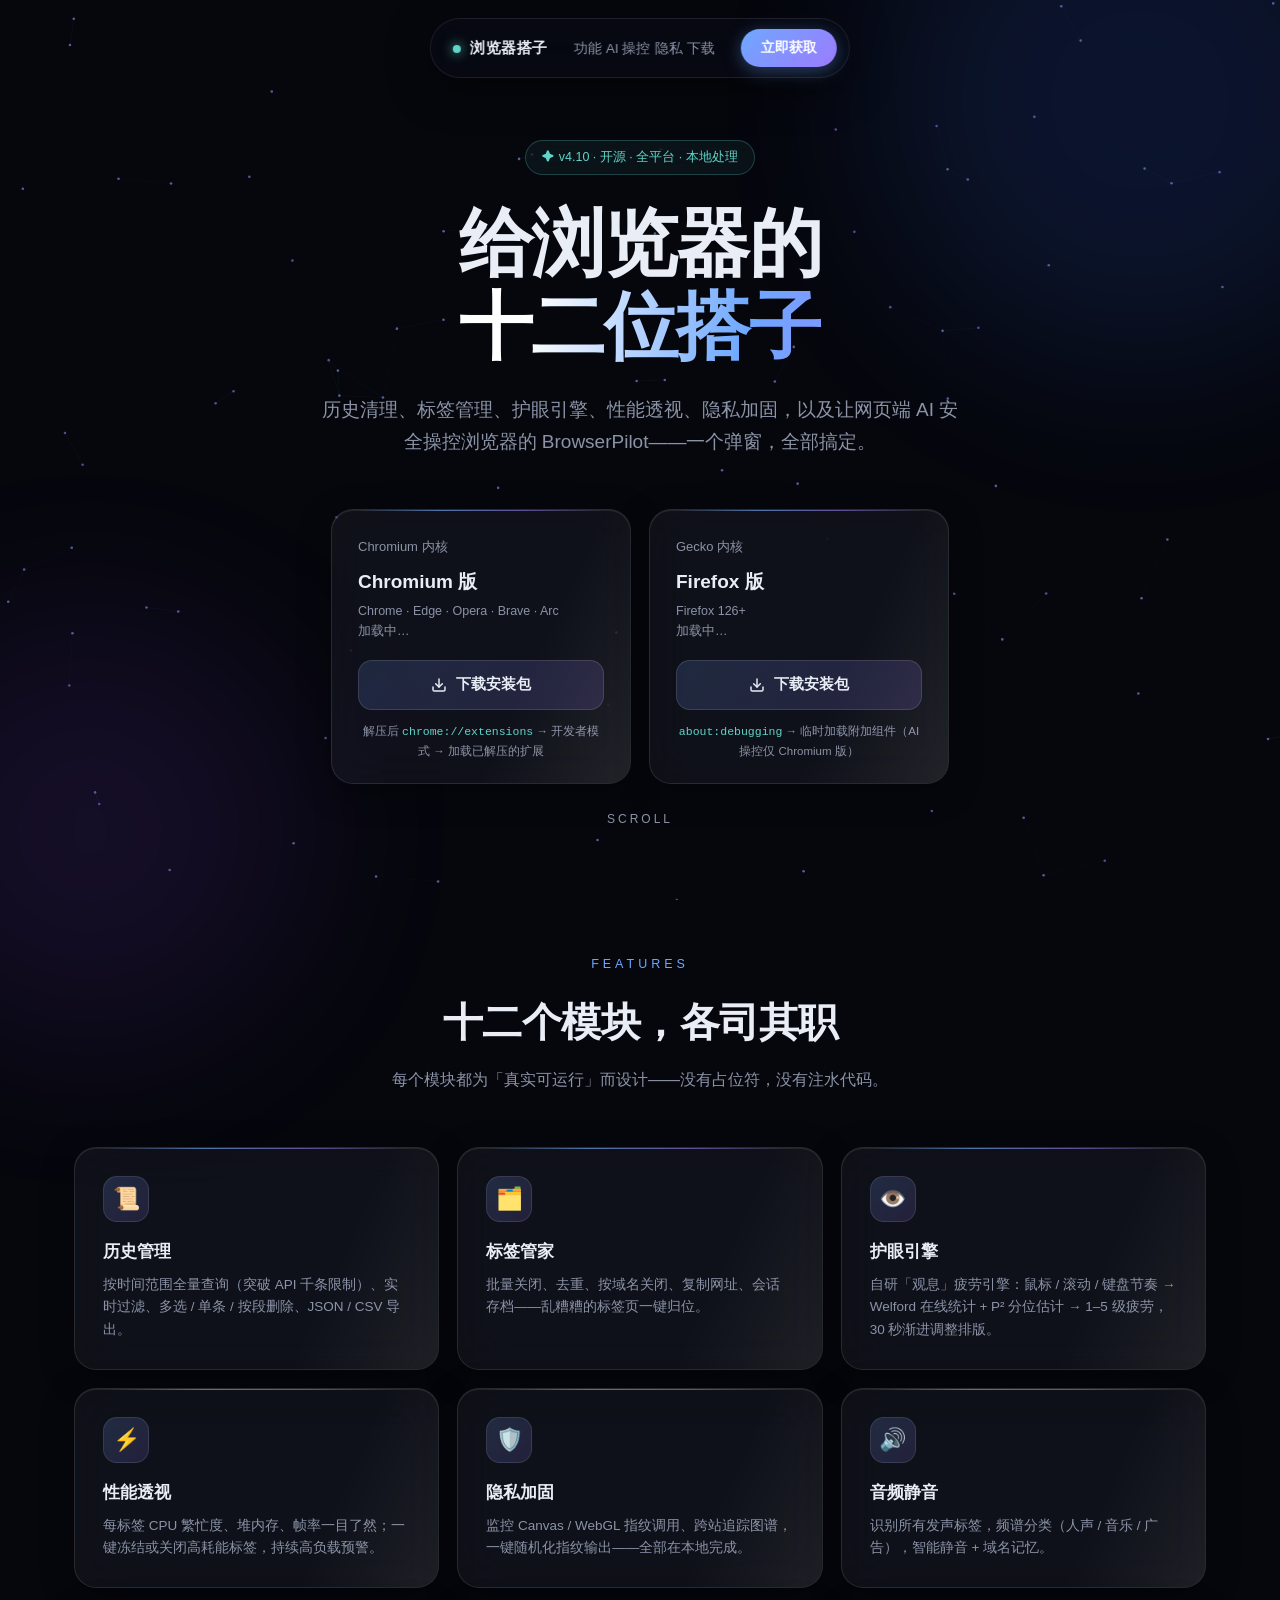
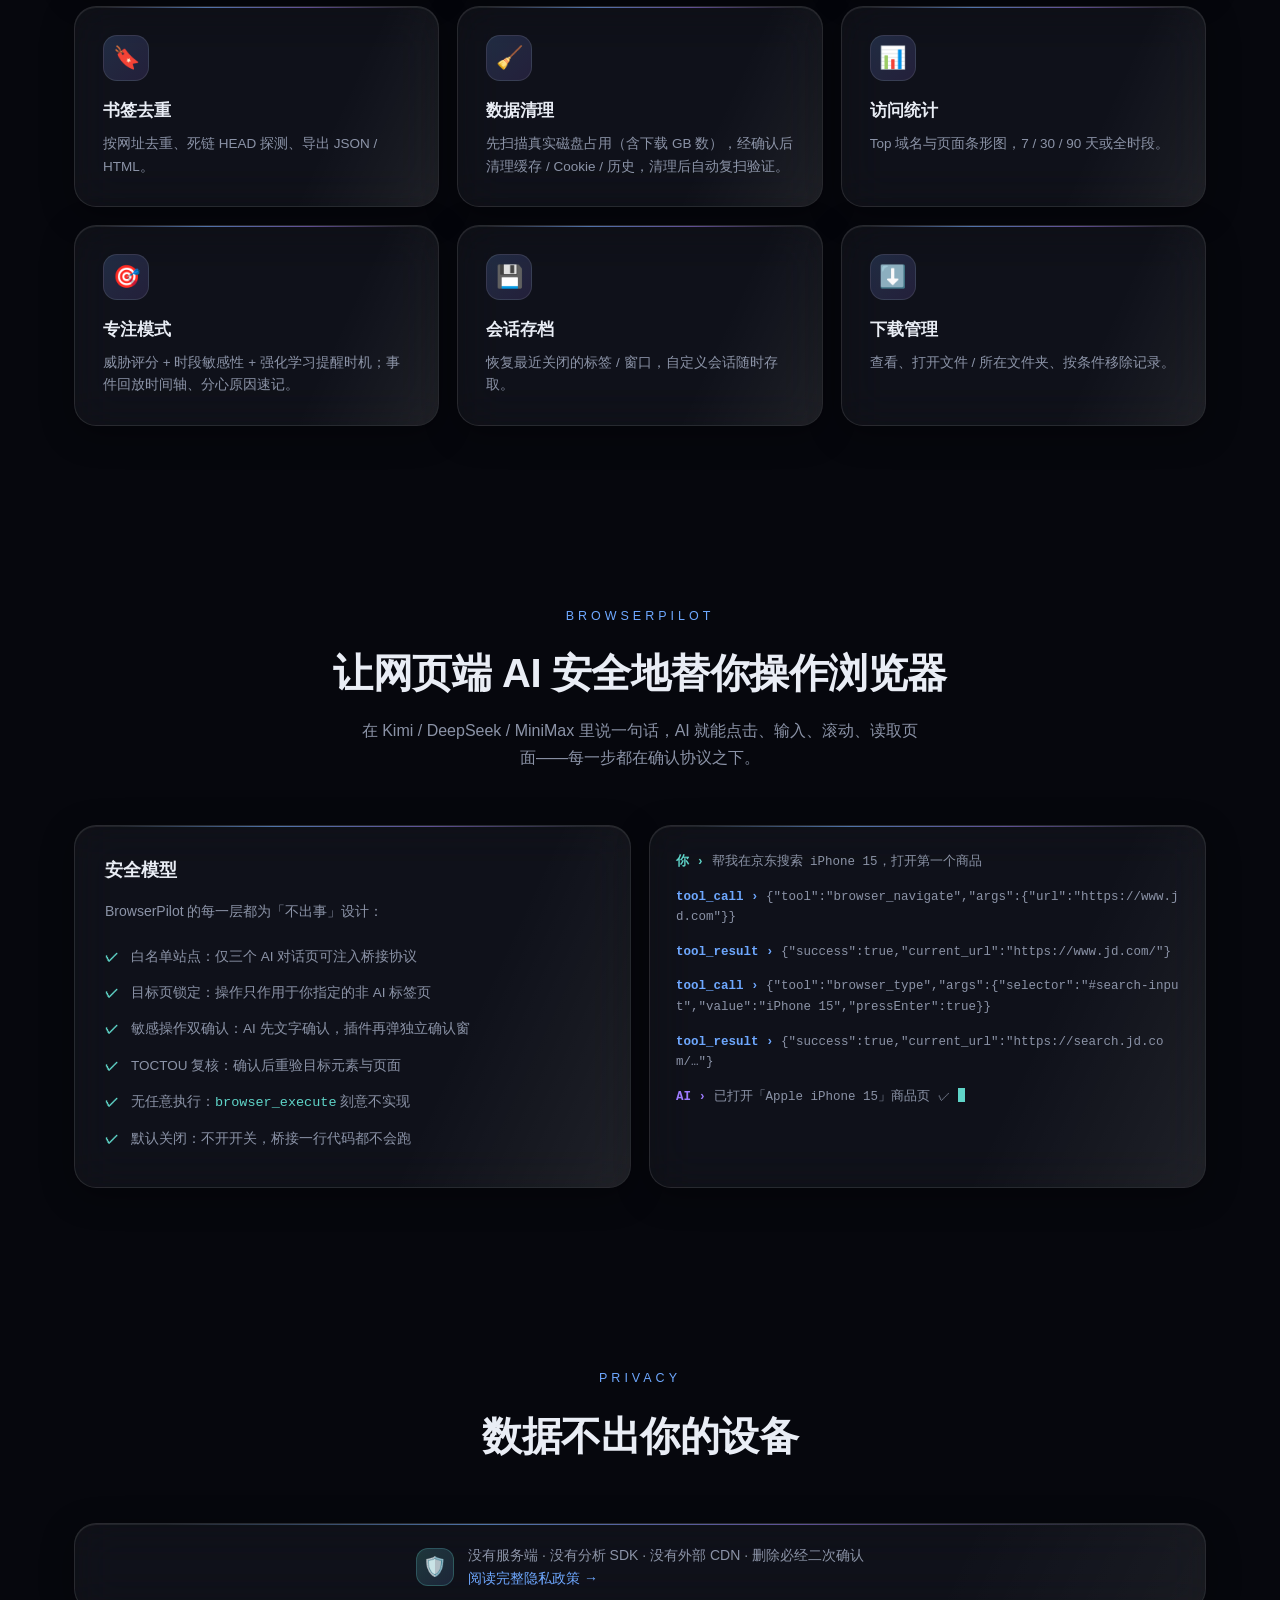
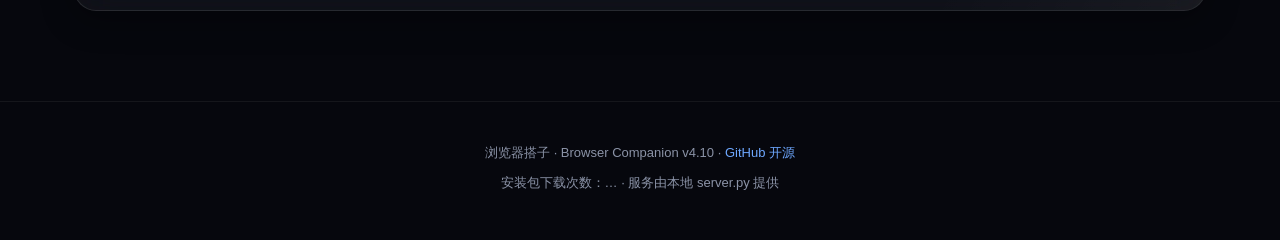
==== website/site/index.html @ b34afbc9 "feat(website): 官网动态介绍页 — 粒子流 + 液态玻璃 + 直链下载后端 - site/index.html：粒子流场动效（漩涡场+鼠标斥力）、液态玻璃卡片、   版本/体积/更新日期" ====
<!DOCTYPE html>
<html lang="zh-CN">
<head>
<meta charset="UTF-8">
<meta name="viewport" content="width=device-width, initial-scale=1.0">
<title>浏览器搭子 · Browser Companion</title>
<meta name="description" content="浏览器搭子：历史清理、标签管理、护眼、性能与 AI 操控，一套代码兼容 Chrome / Edge / Firefox。">
<style>
  :root {
    --bg: #06070d;
    --ink: #e9edf5;
    --ink-dim: #8b93a7;
    --accent: #6ea8ff;
    --accent2: #9d7bff;
    --accent3: #5fd4c8;
    --glass: rgba(255, 255, 255, 0.045);
    --glass-strong: rgba(255, 255, 255, 0.07);
    --glass-border: rgba(255, 255, 255, 0.1);
    --radius: 22px;
    color-scheme: dark;
  }
  * { box-sizing: border-box; margin: 0; padding: 0; }
  html { scroll-behavior: smooth; }
  body {
    font-family: -apple-system, BlinkMacSystemFont, "SF Pro Display", "Segoe UI",
      "PingFang SC", "Microsoft YaHei", sans-serif;
    background: var(--bg); color: var(--ink);
    line-height: 1.65; overflow-x: hidden;
    -webkit-font-smoothing: antialiased;
  }

  /* ---------- 粒子画布 ---------- */
  #particles {
    position: fixed; inset: 0; z-index: 0; pointer-events: none;
  }
  .glow-orb {
    position: fixed; border-radius: 50%; filter: blur(90px);
    opacity: .16; pointer-events: none; z-index: 0;
  }
  #orb1 { width: 520px; height: 520px; background: #2b5fd9; top: -160px; right: -120px; }
  #orb2 { width: 420px; height: 420px; background: #7a3fd9; bottom: -140px; left: -120px; opacity: .13; }

  main { position: relative; z-index: 1; }

  /* ---------- 液态玻璃基元 ---------- */
  .glass {
    background: var(--glass);
    border: 1px solid var(--glass-border);
    border-radius: var(--radius);
    backdrop-filter: blur(22px) saturate(150%);
    -webkit-backdrop-filter: blur(22px) saturate(150%);
    box-shadow: 0 8px 32px rgba(0,0,0,.35), inset 0 1px 0 rgba(255,255,255,.08);
    position: relative; overflow: hidden;
  }
  /* 玻璃高光扫过——流光 */
  .glass::before {
    content: ""; position: absolute; inset: -1px; border-radius: inherit;
    background: linear-gradient(115deg, transparent 30%, rgba(255,255,255,.07) 46%, rgba(255,255,255,.14) 50%, rgba(255,255,255,.07) 54%, transparent 70%);
    background-size: 260% 100%;
    animation: sheen 7s ease-in-out infinite;
    pointer-events: none;
  }
  @keyframes sheen {
    0%   { background-position: 180% 0; }
    55%, 100% { background-position: -80% 0; }
  }
  /* 顶部虹彩描边 */
  .glass::after {
    content: ""; position: absolute; left: 8%; right: 8%; top: 0; height: 1px;
    background: linear-gradient(90deg, transparent, rgba(110,168,255,.6), rgba(157,123,255,.5), transparent);
    pointer-events: none;
  }

  /* ---------- 导航 ---------- */
  nav {
    position: fixed; top: 18px; left: 50%; transform: translateX(-50%);
    display: flex; align-items: center; gap: 26px;
    padding: 10px 12px 10px 22px; z-index: 10;
    border-radius: 999px;
    background: rgba(10, 12, 20, 0.55);
    border: 1px solid rgba(255,255,255,.09);
    backdrop-filter: blur(20px) saturate(160%);
    -webkit-backdrop-filter: blur(20px) saturate(160%);
    box-shadow: 0 10px 40px rgba(0,0,0,.5);
  }
  nav .brand { font-weight: 700; font-size: 15px; letter-spacing: .5px; }
  nav .brand .dot {
    display: inline-block; width: 8px; height: 8px; border-radius: 50%;
    background: var(--accent3); margin-right: 9px;
    box-shadow: 0 0 12px var(--accent3);
    animation: pulse 2.6s ease-in-out infinite;
  }
  @keyframes pulse { 50% { box-shadow: 0 0 3px var(--accent3); opacity: .6; } }
  nav a { color: var(--ink-dim); text-decoration: none; font-size: 13.5px; transition: color .2s; }
  nav a:hover { color: var(--ink); }
  nav .nav-cta {
    background: linear-gradient(135deg, var(--accent), var(--accent2));
    color: #fff; padding: 8px 20px; border-radius: 999px;
    font-size: 13.5px; font-weight: 600; text-decoration: none;
    box-shadow: 0 4px 18px rgba(110,168,255,.35);
    transition: transform .2s, box-shadow .2s;
  }
  nav .nav-cta:hover { transform: translateY(-1px); box-shadow: 0 6px 26px rgba(110,168,255,.5); }

  /* ---------- Hero ---------- */
  .hero {
    min-height: 92vh; display: flex; flex-direction: column;
    justify-content: center; align-items: center; text-align: center;
    padding: 140px 24px 80px; position: relative;
  }
  .hero .badge {
    display: inline-flex; align-items: center; gap: 8px;
    font-size: 12.5px; color: var(--accent3);
    border: 1px solid rgba(95,212,200,.25); background: rgba(95,212,200,.06);
    padding: 6px 16px; border-radius: 999px; margin-bottom: 28px;
    backdrop-filter: blur(10px);
  }
  .hero h1 {
    font-size: clamp(38px, 6.5vw, 74px); font-weight: 800;
    letter-spacing: -1.5px; line-height: 1.12;
    max-width: 900px;
  }
  .hero h1 .grad {
    background: linear-gradient(100deg, #fff 10%, var(--accent) 40%, var(--accent2) 70%, var(--accent3));
    background-size: 200% 100%;
    -webkit-background-clip: text; background-clip: text; color: transparent;
    animation: gradflow 8s ease-in-out infinite;
  }
  @keyframes gradflow { 50% { background-position: 100% 0; } }
  .hero p.sub {
    color: var(--ink-dim); font-size: clamp(15px, 1.8vw, 19px);
    max-width: 640px; margin: 26px auto 0;
  }

  /* 下载卡片区 */
  .dl-row {
    display: flex; gap: 18px; flex-wrap: wrap; justify-content: center;
    margin-top: 52px;
  }
  .dl-card {
    width: 300px; padding: 26px 26px 22px; text-align: left;
    transition: transform .3s cubic-bezier(.2,.8,.2,1), background .3s;
  }
  .dl-card:hover { transform: translateY(-6px); background: var(--glass-strong); }
  .dl-card .os { font-size: 13px; color: var(--ink-dim); margin-bottom: 8px; }
  .dl-card .name { font-size: 19px; font-weight: 700; margin-bottom: 4px; }
  .dl-card .meta { font-size: 12.5px; color: var(--ink-dim); margin-bottom: 18px; min-height: 38px; }
  .dl-btn {
    display: flex; align-items: center; justify-content: center; gap: 9px;
    width: 100%; padding: 12px 0; border-radius: 14px;
    font-size: 14.5px; font-weight: 600; text-decoration: none; cursor: pointer;
    border: 1px solid rgba(255,255,255,.12);
    background: linear-gradient(135deg, rgba(110,168,255,.16), rgba(157,123,255,.16));
    color: var(--ink); transition: all .25s;
    -webkit-user-select: none; user-select: none;
  }
  .dl-btn:hover {
    background: linear-gradient(135deg, rgba(110,168,255,.3), rgba(157,123,255,.3));
    border-color: rgba(110,168,255,.4); box-shadow: 0 6px 24px rgba(110,168,255,.25);
  }
  .dl-btn:active { transform: scale(.97); }
  .dl-btn svg { width: 16px; height: 16px; }
  .dl-card .hint { font-size: 11.5px; color: var(--ink-dim); margin-top: 12px; text-align: center; }
  .dl-card .hint code { color: var(--accent3); }

  .hero .scroll-cue {
    position: absolute; bottom: 34px; left: 50%; transform: translateX(-50%);
    color: var(--ink-dim); font-size: 12px; letter-spacing: 3px;
    animation: float 2.4s ease-in-out infinite;
  }
  @keyframes float { 50% { transform: translate(-50%, 8px); opacity: .5; } }

  /* ---------- 区块通用 ---------- */
  section { padding: 90px 24px; max-width: 1180px; margin: 0 auto; }
  .sec-head { text-align: center; margin-bottom: 54px; }
  .sec-head .kicker {
    font-size: 12.5px; letter-spacing: 4px; color: var(--accent);
    text-transform: uppercase; margin-bottom: 14px;
  }
  .sec-head h2 { font-size: clamp(26px, 3.5vw, 40px); font-weight: 800; letter-spacing: -0.5px; }
  .sec-head p { color: var(--ink-dim); margin-top: 12px; max-width: 560px; margin-left: auto; margin-right: auto; }

  /* ---------- 功能网格 ---------- */
  .grid {
    display: grid; grid-template-columns: repeat(auto-fill, minmax(330px, 1fr)); gap: 18px;
  }
  .feat {
    padding: 28px; transition: transform .3s, background .3s;
  }
  .feat:hover { transform: translateY(-4px); background: var(--glass-strong); }
  .feat .icon {
    width: 46px; height: 46px; border-radius: 14px;
    display: flex; align-items: center; justify-content: center;
    font-size: 22px; margin-bottom: 16px;
    background: linear-gradient(135deg, rgba(110,168,255,.18), rgba(157,123,255,.14));
    border: 1px solid rgba(255,255,255,.1);
  }
  .feat h3 { font-size: 17px; margin-bottom: 8px; }
  .feat p { font-size: 13.5px; color: var(--ink-dim); }

  /* ---------- AI 操控展示 ---------- */
  .bp-wrap {
    display: grid; grid-template-columns: 1fr 1fr; gap: 18px;
  }
  .bp-panel { padding: 30px; }
  .bp-panel h3 { font-size: 18px; margin-bottom: 14px; }
  .bp-panel p { font-size: 14px; color: var(--ink-dim); margin-bottom: 16px; }
  .bp-panel ul { list-style: none; }
  .bp-panel li {
    font-size: 13.5px; color: var(--ink-dim); padding: 7px 0 7px 26px; position: relative;
  }
  .bp-panel li::before {
    content: "✓"; position: absolute; left: 0; color: var(--accent3); font-weight: 700;
  }
  .chat-demo { padding: 26px; font-family: ui-monospace, "SF Mono", Menlo, Consolas, monospace; font-size: 12.5px; }
  .chat-line { margin-bottom: 14px; opacity: 0; transform: translateY(8px); animation: chatin .5s forwards; }
  .chat-line .who { color: var(--accent2); font-weight: 600; }
  .chat-line.user .who { color: var(--accent3); }
  .chat-line.tool .who { color: var(--accent); }
  .chat-line .msg { color: var(--ink-dim); white-space: pre-wrap; word-break: break-all; }
  @keyframes chatin { to { opacity: 1; transform: none; } }
  .cursor-blink { display: inline-block; width: 7px; height: 14px; background: var(--accent3);
    vertical-align: -2px; animation: blink 1s steps(1) infinite; }
  @keyframes blink { 50% { opacity: 0; } }

  /* ---------- 隐私条 ---------- */
  .privacy-strip {
    display: flex; align-items: center; justify-content: center; gap: 14px;
    padding: 20px 30px; font-size: 14px; color: var(--ink-dim);
  }
  .privacy-strip .shield {
    width: 38px; height: 38px; border-radius: 12px; flex: none;
    display: flex; align-items: center; justify-content: center; font-size: 19px;
    background: linear-gradient(135deg, rgba(95,212,200,.2), rgba(110,168,255,.14));
    border: 1px solid rgba(95,212,200,.25);
  }

  /* ---------- 页脚 ---------- */
  footer {
    border-top: 1px solid rgba(255,255,255,.06);
    padding: 40px 24px; text-align: center; color: var(--ink-dim); font-size: 13px;
  }
  footer a { color: var(--accent); text-decoration: none; }
  footer a:hover { text-decoration: underline; }
  footer .row { margin-bottom: 8px; }

  /* ---------- 滚动入场 ---------- */
  .reveal { opacity: 0; transform: translateY(26px); transition: opacity .7s, transform .7s; }
  .reveal.in { opacity: 1; transform: none; }

  @media (max-width: 880px) {
    .bp-wrap { grid-template-columns: 1fr; }
    nav .nav-links { display: none; }
    .dl-card { width: 100%; max-width: 340px; }
  }
  @media (prefers-reduced-motion: reduce) {
    *, *::before, *::after { animation: none !important; transition: none !important; }
    .reveal { opacity: 1; transform: none; }
  }
</style>
</head>
<body>

<canvas id="particles"></canvas>
<div class="glow-orb" id="orb1"></div>
<div class="glow-orb" id="orb2"></div>

<nav>
  <span class="brand"><span class="dot"></span>浏览器搭子</span>
  <span class="nav-links">
    <a href="#features">功能</a>
    <a href="#browserpilot">AI 操控</a>
    <a href="#privacy">隐私</a>
    <a href="#download">下载</a>
  </span>
  <a class="nav-cta" href="#download">立即获取</a>
</nav>

<main>

  <!-- Hero -->
  <header class="hero">
    <div class="badge">✦ v4.10 · 开源 · 全平台 · 本地处理</div>
    <h1>给浏览器的<br><span class="grad">十二位搭子</span></h1>
    <p class="sub">历史清理、标签管理、护眼引擎、性能透视、隐私加固，以及让网页端 AI 安全操控浏览器的 BrowserPilot——一个弹窗，全部搞定。</p>

    <div class="dl-row" id="download">
      <div class="glass dl-card">
        <div class="os">Chromium 内核</div>
        <div class="name">Chromium 版</div>
        <div class="meta" id="meta-chromium">Chrome · Edge · Opera · Brave · Arc<br>加载中…</div>
        <a class="dl-btn" id="dl-chromium" href="/api/download?target=chromium">
          <svg viewBox="0 0 24 24" fill="none" stroke="currentColor" stroke-width="2.2" stroke-linecap="round" stroke-linejoin="round"><path d="M21 15v4a2 2 0 0 1-2 2H5a2 2 0 0 1-2-2v-4"/><polyline points="7 10 12 15 17 10"/><line x1="12" y1="15" x2="12" y2="3"/></svg>
          下载安装包
        </a>
        <div class="hint">解压后 <code>chrome://extensions</code> → 开发者模式 → 加载已解压的扩展</div>
      </div>
      <div class="glass dl-card">
        <div class="os">Gecko 内核</div>
        <div class="name">Firefox 版</div>
        <div class="meta" id="meta-firefox">Firefox 126+<br>加载中…</div>
        <a class="dl-btn" id="dl-firefox" href="/api/download?target=firefox">
          <svg viewBox="0 0 24 24" fill="none" stroke="currentColor" stroke-width="2.2" stroke-linecap="round" stroke-linejoin="round"><path d="M21 15v4a2 2 0 0 1-2 2H5a2 2 0 0 1-2-2v-4"/><polyline points="7 10 12 15 17 10"/><line x1="12" y1="15" x2="12" y2="3"/></svg>
          下载安装包
        </a>
        <div class="hint"><code>about:debugging</code> → 临时加载附加组件（AI 操控仅 Chromium 版）</div>
      </div>
    </div>

    <div class="scroll-cue">SCROLL</div>
  </header>

  <!-- 功能 -->
  <section id="features">
    <div class="sec-head reveal">
      <div class="kicker">Features</div>
      <h2>十二个模块，各司其职</h2>
      <p>每个模块都为「真实可运行」而设计——没有占位符，没有注水代码。</p>
    </div>
    <div class="grid">
      <div class="glass feat reveal"><div class="icon">📜</div><h3>历史管理</h3><p>按时间范围全量查询（突破 API 千条限制）、实时过滤、多选 / 单条 / 按段删除、JSON / CSV 导出。</p></div>
      <div class="glass feat reveal"><div class="icon">🗂️</div><h3>标签管家</h3><p>批量关闭、去重、按域名关闭、复制网址、会话存档——乱糟糟的标签页一键归位。</p></div>
      <div class="glass feat reveal"><div class="icon">👁️</div><h3>护眼引擎</h3><p>自研「观息」疲劳引擎：鼠标 / 滚动 / 键盘节奏 → Welford 在线统计 + P² 分位估计 → 1–5 级疲劳，30 秒渐进调整排版。</p></div>
      <div class="glass feat reveal"><div class="icon">⚡</div><h3>性能透视</h3><p>每标签 CPU 繁忙度、堆内存、帧率一目了然；一键冻结或关闭高耗能标签，持续高负载预警。</p></div>
      <div class="glass feat reveal"><div class="icon">🛡️</div><h3>隐私加固</h3><p>监控 Canvas / WebGL 指纹调用、跨站追踪图谱，一键随机化指纹输出——全部在本地完成。</p></div>
      <div class="glass feat reveal"><div class="icon">🔊</div><h3>音频静音</h3><p>识别所有发声标签，频谱分类（人声 / 音乐 / 广告），智能静音 + 域名记忆。</p></div>
      <div class="glass feat reveal"><div class="icon">🔖</div><h3>书签去重</h3><p>按网址去重、死链 HEAD 探测、导出 JSON / HTML。</p></div>
      <div class="glass feat reveal"><div class="icon">🧹</div><h3>数据清理</h3><p>先扫描真实磁盘占用（含下载 GB 数），经确认后清理缓存 / Cookie / 历史，清理后自动复扫验证。</p></div>
      <div class="glass feat reveal"><div class="icon">📊</div><h3>访问统计</h3><p>Top 域名与页面条形图，7 / 30 / 90 天或全时段。</p></div>
      <div class="glass feat reveal"><div class="icon">🎯</div><h3>专注模式</h3><p>威胁评分 + 时段敏感性 + 强化学习提醒时机；事件回放时间轴、分心原因速记。</p></div>
      <div class="glass feat reveal"><div class="icon">💾</div><h3>会话存档</h3><p>恢复最近关闭的标签 / 窗口，自定义会话随时存取。</p></div>
      <div class="glass feat reveal"><div class="icon">⬇️</div><h3>下载管理</h3><p>查看、打开文件 / 所在文件夹、按条件移除记录。</p></div>
    </div>
  </section>

  <!-- BrowserPilot -->
  <section id="browserpilot">
    <div class="sec-head reveal">
      <div class="kicker">BrowserPilot</div>
      <h2>让网页端 AI 安全地替你操作浏览器</h2>
      <p>在 Kimi / DeepSeek / MiniMax 里说一句话，AI 就能点击、输入、滚动、读取页面——每一步都在确认协议之下。</p>
    </div>
    <div class="bp-wrap">
      <div class="glass bp-panel reveal">
        <h3>安全模型</h3>
        <p>BrowserPilot 的每一层都为「不出事」设计：</p>
        <ul>
          <li>白名单站点：仅三个 AI 对话页可注入桥接协议</li>
          <li>目标页锁定：操作只作用于你指定的非 AI 标签页</li>
          <li>敏感操作双确认：AI 先文字确认，插件再弹独立确认窗</li>
          <li>TOCTOU 复核：确认后重验目标元素与页面</li>
          <li>无任意执行：<code style="color:var(--accent3)">browser_execute</code> 刻意不实现</li>
          <li>默认关闭：不开开关，桥接一行代码都不会跑</li>
        </ul>
      </div>
      <div class="glass chat-demo reveal" id="chat-demo">
        <div class="chat-line user" style="animation-delay:.2s"><span class="who">你 ›</span> <span class="msg">帮我在京东搜索 iPhone 15，打开第一个商品</span></div>
        <div class="chat-line tool" style="animation-delay:.9s"><span class="who">tool_call ›</span> <span class="msg">{"tool":"browser_navigate","args":{"url":"https://www.jd.com"}}</span></div>
        <div class="chat-line tool" style="animation-delay:1.6s"><span class="who">tool_result ›</span> <span class="msg">{"success":true,"current_url":"https://www.jd.com/"}</span></div>
        <div class="chat-line tool" style="animation-delay:2.3s"><span class="who">tool_call ›</span> <span class="msg">{"tool":"browser_type","args":{"selector":"#search-input","value":"iPhone 15","pressEnter":true}}</span></div>
        <div class="chat-line tool" style="animation-delay:3s"><span class="who">tool_result ›</span> <span class="msg">{"success":true,"current_url":"https://search.jd.com/…"}</span></div>
        <div class="chat-line" style="animation-delay:3.7s"><span class="who">AI ›</span> <span class="msg">已打开「Apple iPhone 15」商品页 ✓ <span class="cursor-blink"></span></span></div>
      </div>
    </div>
  </section>

  <!-- 隐私 -->
  <section id="privacy">
    <div class="sec-head reveal">
      <div class="kicker">Privacy</div>
      <h2>数据不出你的设备</h2>
    </div>
    <div class="glass privacy-strip reveal">
      <div class="shield">🛡️</div>
      <div>
        没有服务端 · 没有分析 SDK · 没有外部 CDN · 删除必经二次确认<br>
        <a href="/privacy.html" style="color:var(--accent);text-decoration:none;">阅读完整隐私政策 →</a>
      </div>
    </div>
  </section>

</main>

<footer>
  <div class="row">浏览器搭子 · Browser Companion v<span id="ver">4.10</span> · <a href="https://github.com/yoyo636/chromium-history-cleaner">GitHub 开源</a></div>
  <div class="row">安装包下载次数：<span id="dl-count">…</span> · 服务由本地 server.py 提供</div>
</footer>

<script>
"use strict";

/* ================= 粒子流场 =================
 * 流速向量场 + 鼠标扰动：粒子沿场流动，靠近鼠标被推开。
 * 深色底、微弱连线，克制不喧闹。
 */
(function particleFlow() {
  var canvas = document.getElementById("particles");
  var ctx = canvas.getContext("2d");
  var W, H, DPR;
  var N = 90;               // 粒子数（按屏宽自适应）
  var LINK_DIST = 110;      // 连线距离
  var mouse = { x: -9999, y: -9999 };
  var reduce = matchMedia("(prefers-reduced-motion: reduce)").matches;

  function resize() {
    DPR = Math.min(devicePixelRatio || 1, 2);
    W = innerWidth; H = innerHeight;
    canvas.width = W * DPR; canvas.height = H * DPR;
    canvas.style.width = W + "px"; canvas.style.height = H + "px";
    ctx.setTransform(DPR, 0, 0, DPR, 0, 0);
    N = Math.max(50, Math.min(130, Math.round(W / 14)));
  }
  resize();
  addEventListener("resize", resize);
  addEventListener("pointermove", function (e) { mouse.x = e.clientX; mouse.y = e.clientY; });
  addEventListener("pointerleave", function () { mouse.x = -9999; mouse.y = -9999; });

  // 速度场：叠加三个大漩涡 + 水平静流，时间缓慢演化
  function field(x, y, t) {
    var vx = 0.18, vy = 0;
    var vortices = [
      { x: W * 0.22, y: H * 0.30, r: 300, s: 0.55, ph: 0 },
      { x: W * 0.78, y: H * 0.62, r: 260, s: -0.45, ph: 2 },
      { x: W * 0.50, y: H * 0.85, r: 220, s: 0.35, ph: 4 },
    ];
    for (var i = 0; i < vortices.length; i++) {
      var v = vortices[i];
      var dx = x - v.x, dy = y - v.y;
      var d2 = dx * dx + dy * dy;
      var r2 = v.r * v.r;
      if (d2 < r2) {
        var fall = 1 - Math.sqrt(d2 / r2);          // 越近越强
        var wob = 0.75 + 0.25 * Math.sin(t * 0.0004 + v.ph);
        vx += v.s * fall * wob * (-dy / v.r);
        vy += v.s * fall * wob * (dx / v.r);
      }
    }
    // 鼠标斥力
    var mdx = x - mouse.x, mdy = y - mouse.y;
    var md2 = mdx * mdx + mdy * mdy;
    if (md2 < 120 * 120 && md2 > 0.01) {
      var mfall = 1 - Math.sqrt(md2) / 120;
      var inv = 1 / Math.sqrt(md2);
      vx += mdx * inv * mfall * 1.6;
      vy += mdy * inv * mfall * 1.6;
    }
    return { vx: vx, vy: vy };
  }

  var parts = [];
  function spawn(i) {
    parts[i] = {
      x: Math.random() * W, y: Math.random() * H,
      px: 0, py: 0, life: 200 + Math.random() * 300,
      hue: Math.random() < 0.7
        ? "rgba(140,170,255,"      // 蓝
        : "rgba(157,123,255,",     // 紫
    };
  }
  for (var i = 0; i < 130; i++) spawn(i);

  function step(t) {
    ctx.clearRect(0, 0, W, H);
    // 位置更新 + 拖尾
    for (var i = 0; i < N; i++) {
      var p = parts[i];
      p.px = p.x; p.py = p.y;
      var f = field(p.x, p.y, t);
      p.x += f.vx; p.y += f.vy;
      p.life--;
      if (p.life < 0 || p.x < -20 || p.x > W + 20 || p.y < -20 || p.y > H + 20) {
        spawn(i); p.px = p.x; p.py = p.y;
        continue;
      }
      // 粒子头
      ctx.fillStyle = p.hue + "0.55)";
      ctx.beginPath();
      ctx.arc(p.x, p.y, 1.3, 0, 6.2832);
      ctx.fill();
      // 运动拖尾
      var dx = p.x - p.px, dy = p.y - p.py;
      if (dx * dx + dy * dy > 0.5) {
        ctx.strokeStyle = p.hue + "0.25)";
        ctx.lineWidth = 1;
        ctx.beginPath(); ctx.moveTo(p.px, p.py); ctx.lineTo(p.x, p.y); ctx.stroke();
      }
    }
    // 近邻连线（O(N²) 但 N≤130，开销可忽略）
    for (var a = 0; a < N; a++) {
      for (var b = a + 1; b < N; b++) {
        var pa = parts[a], pb = parts[b];
        var ddx = pa.x - pb.x, ddy = pa.y - pb.y;
        var d2 = ddx * ddx + ddy * ddy;
        if (d2 < LINK_DIST * LINK_DIST) {
          var alpha = 0.10 * (1 - Math.sqrt(d2) / LINK_DIST);
          ctx.strokeStyle = "rgba(150,175,255," + alpha + ")";
          ctx.lineWidth = 0.6;
          ctx.beginPath(); ctx.moveTo(pa.x, pa.y); ctx.lineTo(pb.x, pb.y); ctx.stroke();
        }
      }
    }
    if (!reduce) requestAnimationFrame(step);
  }
  requestAnimationFrame(step);
})();

/* ================= 版本 / 下载元信息 ================= */
(function meta() {
  function fmtSize(kb) { return kb >= 1024 ? (kb / 1024).toFixed(1) + " MB" : kb + " KB"; }
  function fmtDate(ts) {
    var d = new Date(ts * 1000);
    return d.getFullYear() + "-" + ("0" + (d.getMonth() + 1)).slice(-2) + "-" + ("0" + d.getDate()).slice(-2);
  }
  fetch("/api/version").then(function (r) { return r.json(); }).then(function (v) {
    document.getElementById("ver").textContent = v.version;
    ["chromium", "firefox"].forEach(function (k) {
      var p = v.packages && v.packages[k];
      if (!p) return;
      var el = document.getElementById("meta-" + k);
      if (el) el.innerHTML =
        p.browsers.replace(/</g, "&lt;") + "<br>约 " + fmtSize(p.size_kb) + " · 更新 " + fmtDate(p.mtime);
    });
  }).catch(function () {});
  fetch("/api/stats").then(function (r) { return r.json(); }).then(function (s) {
    document.getElementById("dl-count").textContent = s.total || 0;
  }).catch(function () {});
})();

/* ================= 滚动入场 ================= */
(function revealOnScroll() {
  var els = document.querySelectorAll(".reveal");
  if (!("IntersectionObserver" in window)) {
    els.forEach(function (e) { e.classList.add("in"); });
    return;
  }
  var io = new IntersectionObserver(function (entries) {
    entries.forEach(function (en) {
      if (en.isIntersecting) { en.target.classList.add("in"); io.unobserve(en.target); }
    });
  }, { threshold: 0.12 });
  els.forEach(function (e) { io.observe(e); });
})();
</script>
</body>
</html>
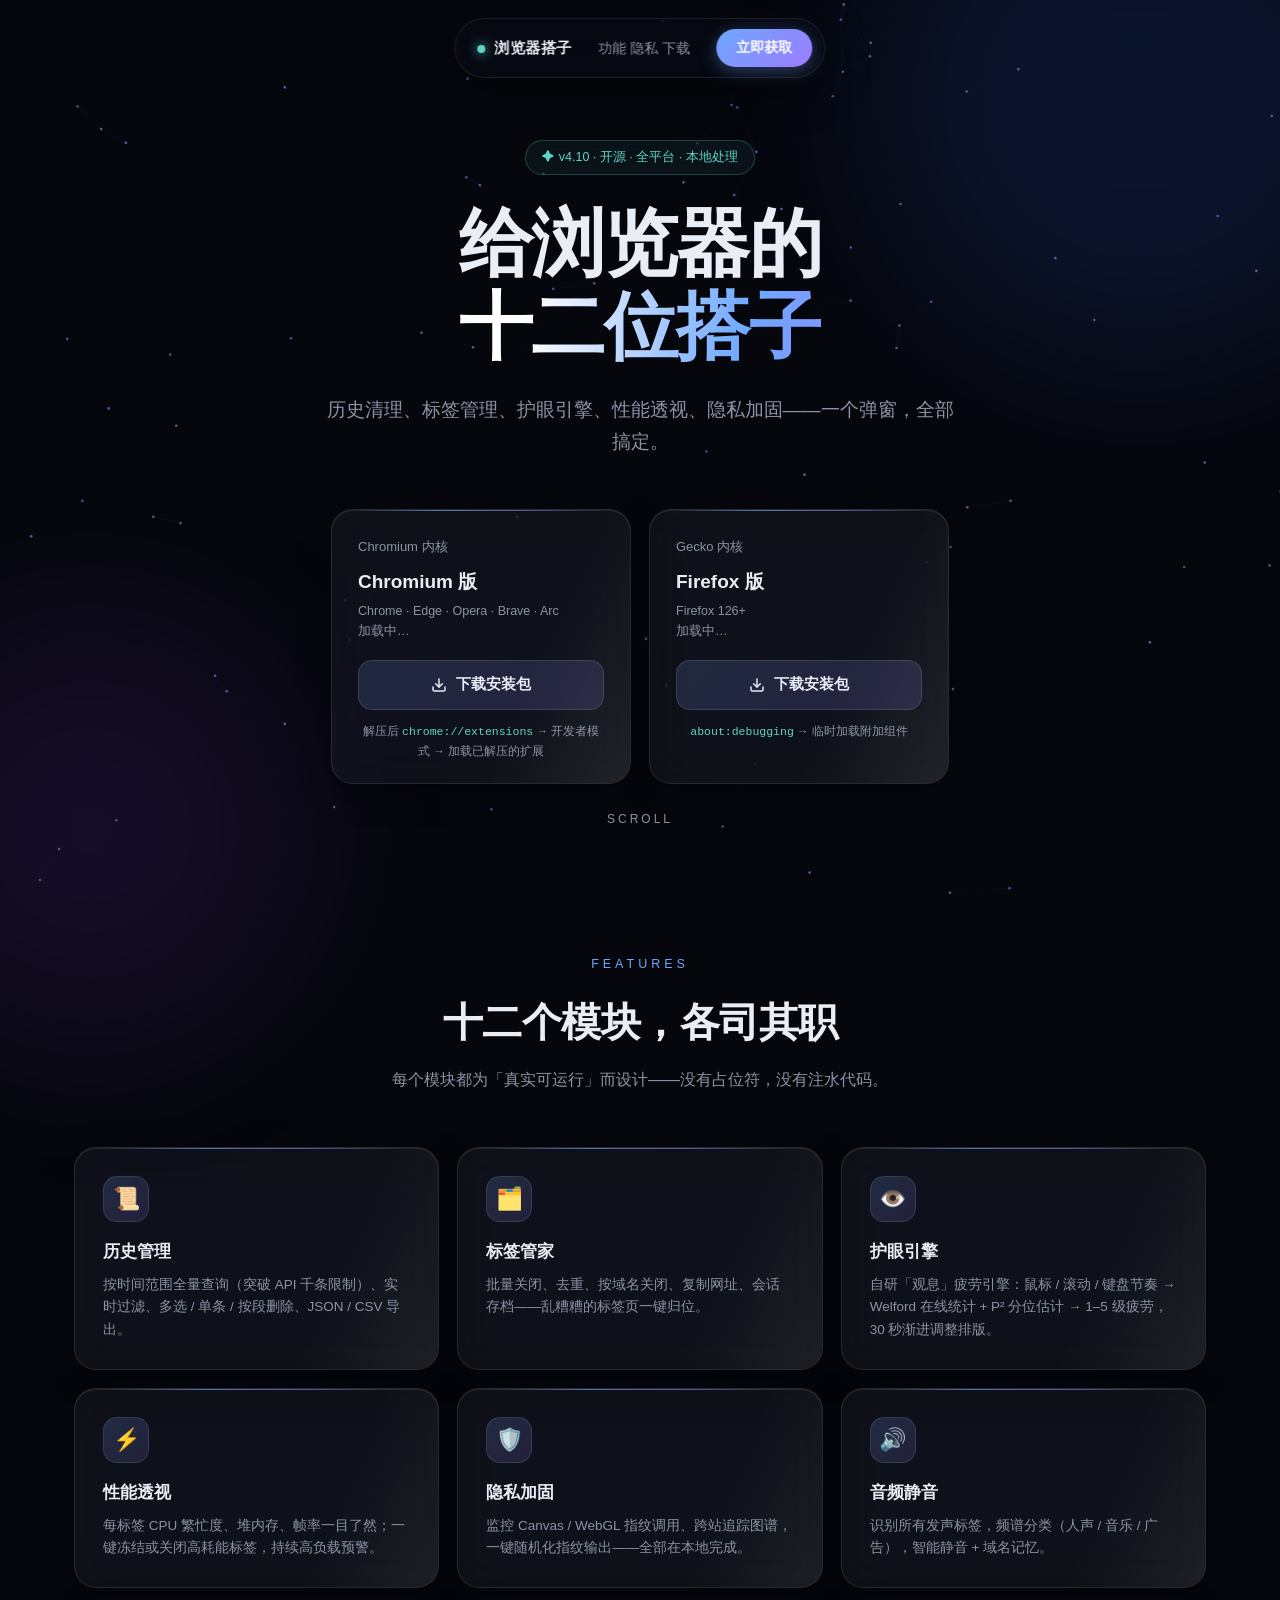
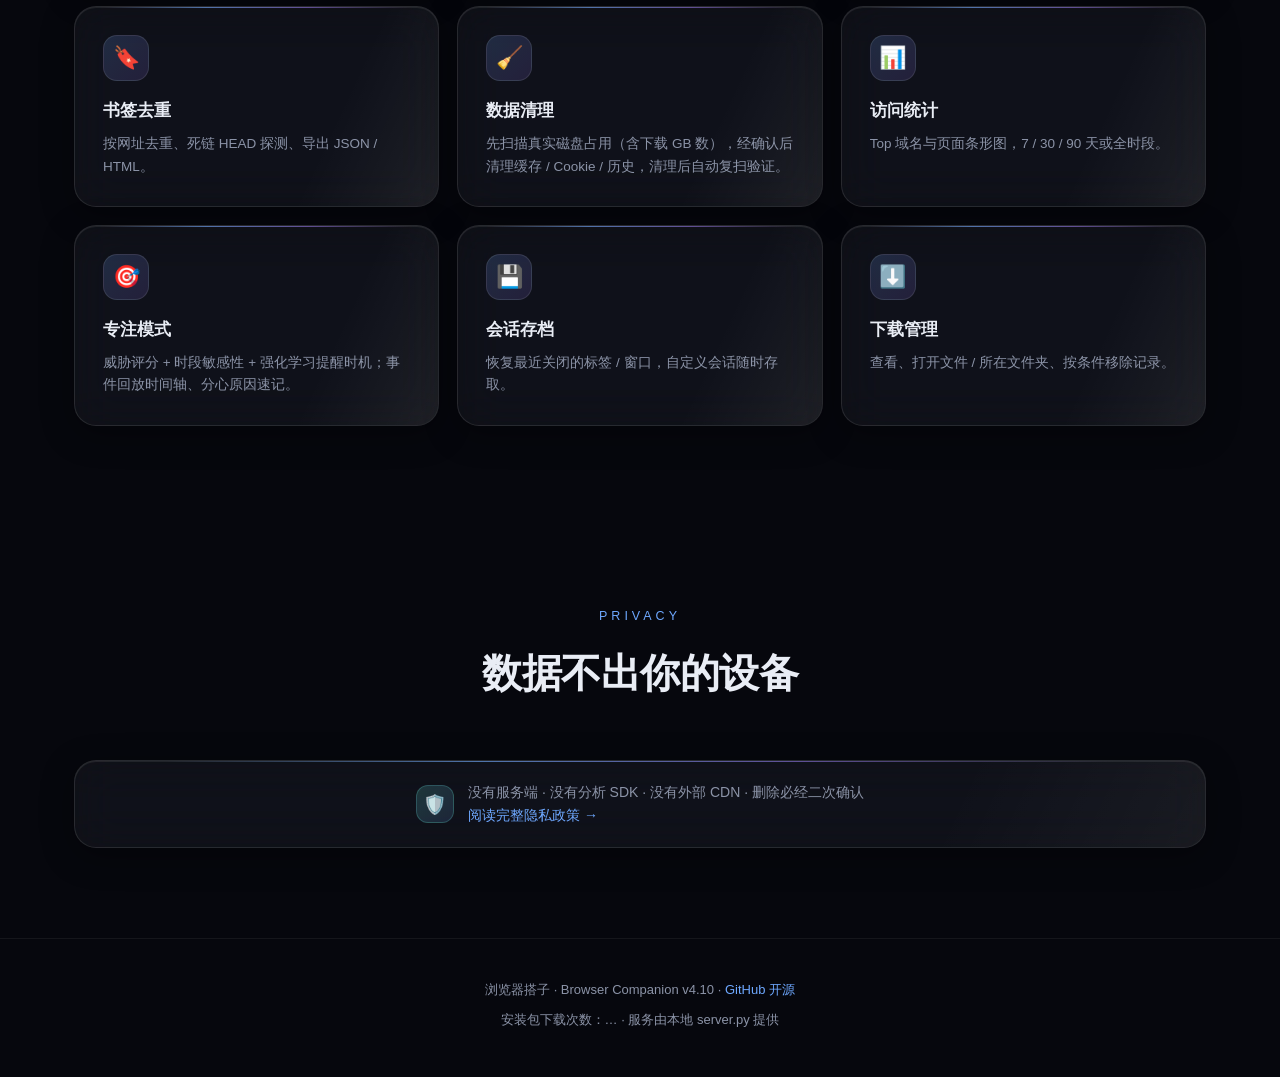
==== commit e82b74bc: "feat(4.12.0)!: 整体移除 BrowserPilot（AI 操控浏览器）功能，算法全部保留 按用户要求删除 AI 控制浏览器的功能，算法模块（疲劳引擎 / 马尔可夫 / RL 提醒 / 健" ====
--- a/website/site/index.html
+++ b/website/site/index.html
@@ -4,7 +4,7 @@
 <meta charset="UTF-8">
 <meta name="viewport" content="width=device-width, initial-scale=1.0">
 <title>浏览器搭子 · Browser Companion</title>
-<meta name="description" content="浏览器搭子：历史清理、标签管理、护眼、性能与 AI 操控，一套代码兼容 Chrome / Edge / Firefox。">
+<meta name="description" content="浏览器搭子：历史清理、标签管理、护眼、性能与隐私加固，一套代码兼容 Chrome / Edge / Firefox。">
 <style>
   :root {
     --bg: #06070d;
@@ -198,31 +198,6 @@
   .feat h3 { font-size: 17px; margin-bottom: 8px; }
   .feat p { font-size: 13.5px; color: var(--ink-dim); }
 
-  /* ---------- AI 操控展示 ---------- */
-  .bp-wrap {
-    display: grid; grid-template-columns: 1fr 1fr; gap: 18px;
-  }
-  .bp-panel { padding: 30px; }
-  .bp-panel h3 { font-size: 18px; margin-bottom: 14px; }
-  .bp-panel p { font-size: 14px; color: var(--ink-dim); margin-bottom: 16px; }
-  .bp-panel ul { list-style: none; }
-  .bp-panel li {
-    font-size: 13.5px; color: var(--ink-dim); padding: 7px 0 7px 26px; position: relative;
-  }
-  .bp-panel li::before {
-    content: "✓"; position: absolute; left: 0; color: var(--accent3); font-weight: 700;
-  }
-  .chat-demo { padding: 26px; font-family: ui-monospace, "SF Mono", Menlo, Consolas, monospace; font-size: 12.5px; }
-  .chat-line { margin-bottom: 14px; opacity: 0; transform: translateY(8px); animation: chatin .5s forwards; }
-  .chat-line .who { color: var(--accent2); font-weight: 600; }
-  .chat-line.user .who { color: var(--accent3); }
-  .chat-line.tool .who { color: var(--accent); }
-  .chat-line .msg { color: var(--ink-dim); white-space: pre-wrap; word-break: break-all; }
-  @keyframes chatin { to { opacity: 1; transform: none; } }
-  .cursor-blink { display: inline-block; width: 7px; height: 14px; background: var(--accent3);
-    vertical-align: -2px; animation: blink 1s steps(1) infinite; }
-  @keyframes blink { 50% { opacity: 0; } }
-
   /* ---------- 隐私条 ---------- */
   .privacy-strip {
     display: flex; align-items: center; justify-content: center; gap: 14px;
@@ -249,7 +224,6 @@
   .reveal.in { opacity: 1; transform: none; }
 
   @media (max-width: 880px) {
-    .bp-wrap { grid-template-columns: 1fr; }
     nav .nav-links { display: none; }
     .dl-card { width: 100%; max-width: 340px; }
   }
@@ -269,7 +243,6 @@
   <span class="brand"><span class="dot"></span>浏览器搭子</span>
   <span class="nav-links">
     <a href="#features">功能</a>
-    <a href="#browserpilot">AI 操控</a>
     <a href="#privacy">隐私</a>
     <a href="#download">下载</a>
   </span>
@@ -282,7 +255,7 @@
   <header class="hero">
     <div class="badge">✦ v4.10 · 开源 · 全平台 · 本地处理</div>
     <h1>给浏览器的<br><span class="grad">十二位搭子</span></h1>
-    <p class="sub">历史清理、标签管理、护眼引擎、性能透视、隐私加固，以及让网页端 AI 安全操控浏览器的 BrowserPilot——一个弹窗，全部搞定。</p>
+    <p class="sub">历史清理、标签管理、护眼引擎、性能透视、隐私加固——一个弹窗，全部搞定。</p>
 
     <div class="dl-row" id="download">
       <div class="glass dl-card">
@@ -303,7 +276,7 @@
           <svg viewBox="0 0 24 24" fill="none" stroke="currentColor" stroke-width="2.2" stroke-linecap="round" stroke-linejoin="round"><path d="M21 15v4a2 2 0 0 1-2 2H5a2 2 0 0 1-2-2v-4"/><polyline points="7 10 12 15 17 10"/><line x1="12" y1="15" x2="12" y2="3"/></svg>
           下载安装包
         </a>
-        <div class="hint"><code>about:debugging</code> → 临时加载附加组件（AI 操控仅 Chromium 版）</div>
+        <div class="hint"><code>about:debugging</code> → 临时加载附加组件</div>
       </div>
     </div>
 
@@ -330,37 +303,6 @@
       <div class="glass feat reveal"><div class="icon">🎯</div><h3>专注模式</h3><p>威胁评分 + 时段敏感性 + 强化学习提醒时机；事件回放时间轴、分心原因速记。</p></div>
       <div class="glass feat reveal"><div class="icon">💾</div><h3>会话存档</h3><p>恢复最近关闭的标签 / 窗口，自定义会话随时存取。</p></div>
       <div class="glass feat reveal"><div class="icon">⬇️</div><h3>下载管理</h3><p>查看、打开文件 / 所在文件夹、按条件移除记录。</p></div>
-    </div>
-  </section>
-
-  <!-- BrowserPilot -->
-  <section id="browserpilot">
-    <div class="sec-head reveal">
-      <div class="kicker">BrowserPilot</div>
-      <h2>让网页端 AI 安全地替你操作浏览器</h2>
-      <p>在 Kimi / DeepSeek / MiniMax 里说一句话，AI 就能点击、输入、滚动、读取页面——每一步都在确认协议之下。</p>
-    </div>
-    <div class="bp-wrap">
-      <div class="glass bp-panel reveal">
-        <h3>安全模型</h3>
-        <p>BrowserPilot 的每一层都为「不出事」设计：</p>
-        <ul>
-          <li>白名单站点：仅三个 AI 对话页可注入桥接协议</li>
-          <li>目标页锁定：操作只作用于你指定的非 AI 标签页</li>
-          <li>敏感操作双确认：AI 先文字确认，插件再弹独立确认窗</li>
-          <li>TOCTOU 复核：确认后重验目标元素与页面</li>
-          <li>无任意执行：<code style="color:var(--accent3)">browser_execute</code> 刻意不实现</li>
-          <li>默认关闭：不开开关，桥接一行代码都不会跑</li>
-        </ul>
-      </div>
-      <div class="glass chat-demo reveal" id="chat-demo">
-        <div class="chat-line user" style="animation-delay:.2s"><span class="who">你 ›</span> <span class="msg">帮我在京东搜索 iPhone 15，打开第一个商品</span></div>
-        <div class="chat-line tool" style="animation-delay:.9s"><span class="who">tool_call ›</span> <span class="msg">{"tool":"browser_navigate","args":{"url":"https://www.jd.com"}}</span></div>
-        <div class="chat-line tool" style="animation-delay:1.6s"><span class="who">tool_result ›</span> <span class="msg">{"success":true,"current_url":"https://www.jd.com/"}</span></div>
-        <div class="chat-line tool" style="animation-delay:2.3s"><span class="who">tool_call ›</span> <span class="msg">{"tool":"browser_type","args":{"selector":"#search-input","value":"iPhone 15","pressEnter":true}}</span></div>
-        <div class="chat-line tool" style="animation-delay:3s"><span class="who">tool_result ›</span> <span class="msg">{"success":true,"current_url":"https://search.jd.com/…"}</span></div>
-        <div class="chat-line" style="animation-delay:3.7s"><span class="who">AI ›</span> <span class="msg">已打开「Apple iPhone 15」商品页 ✓ <span class="cursor-blink"></span></span></div>
-      </div>
     </div>
   </section>
 
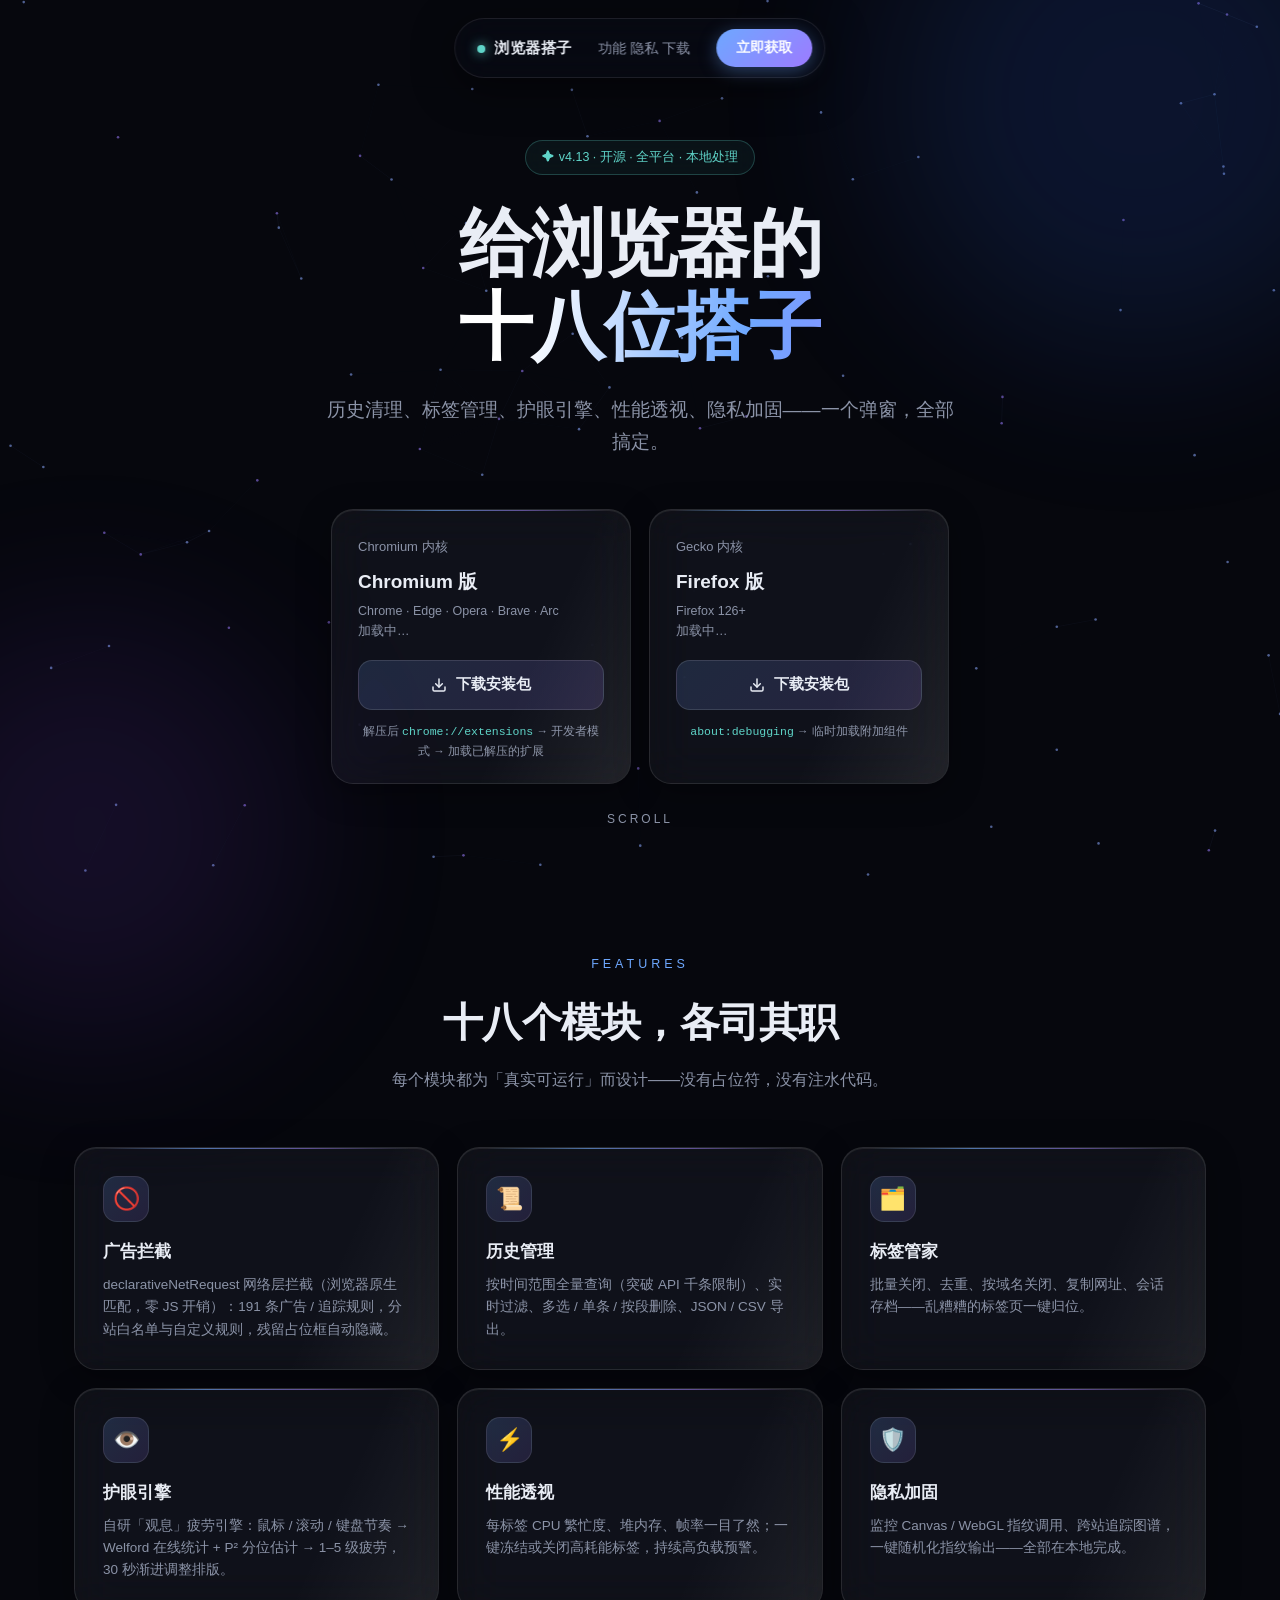
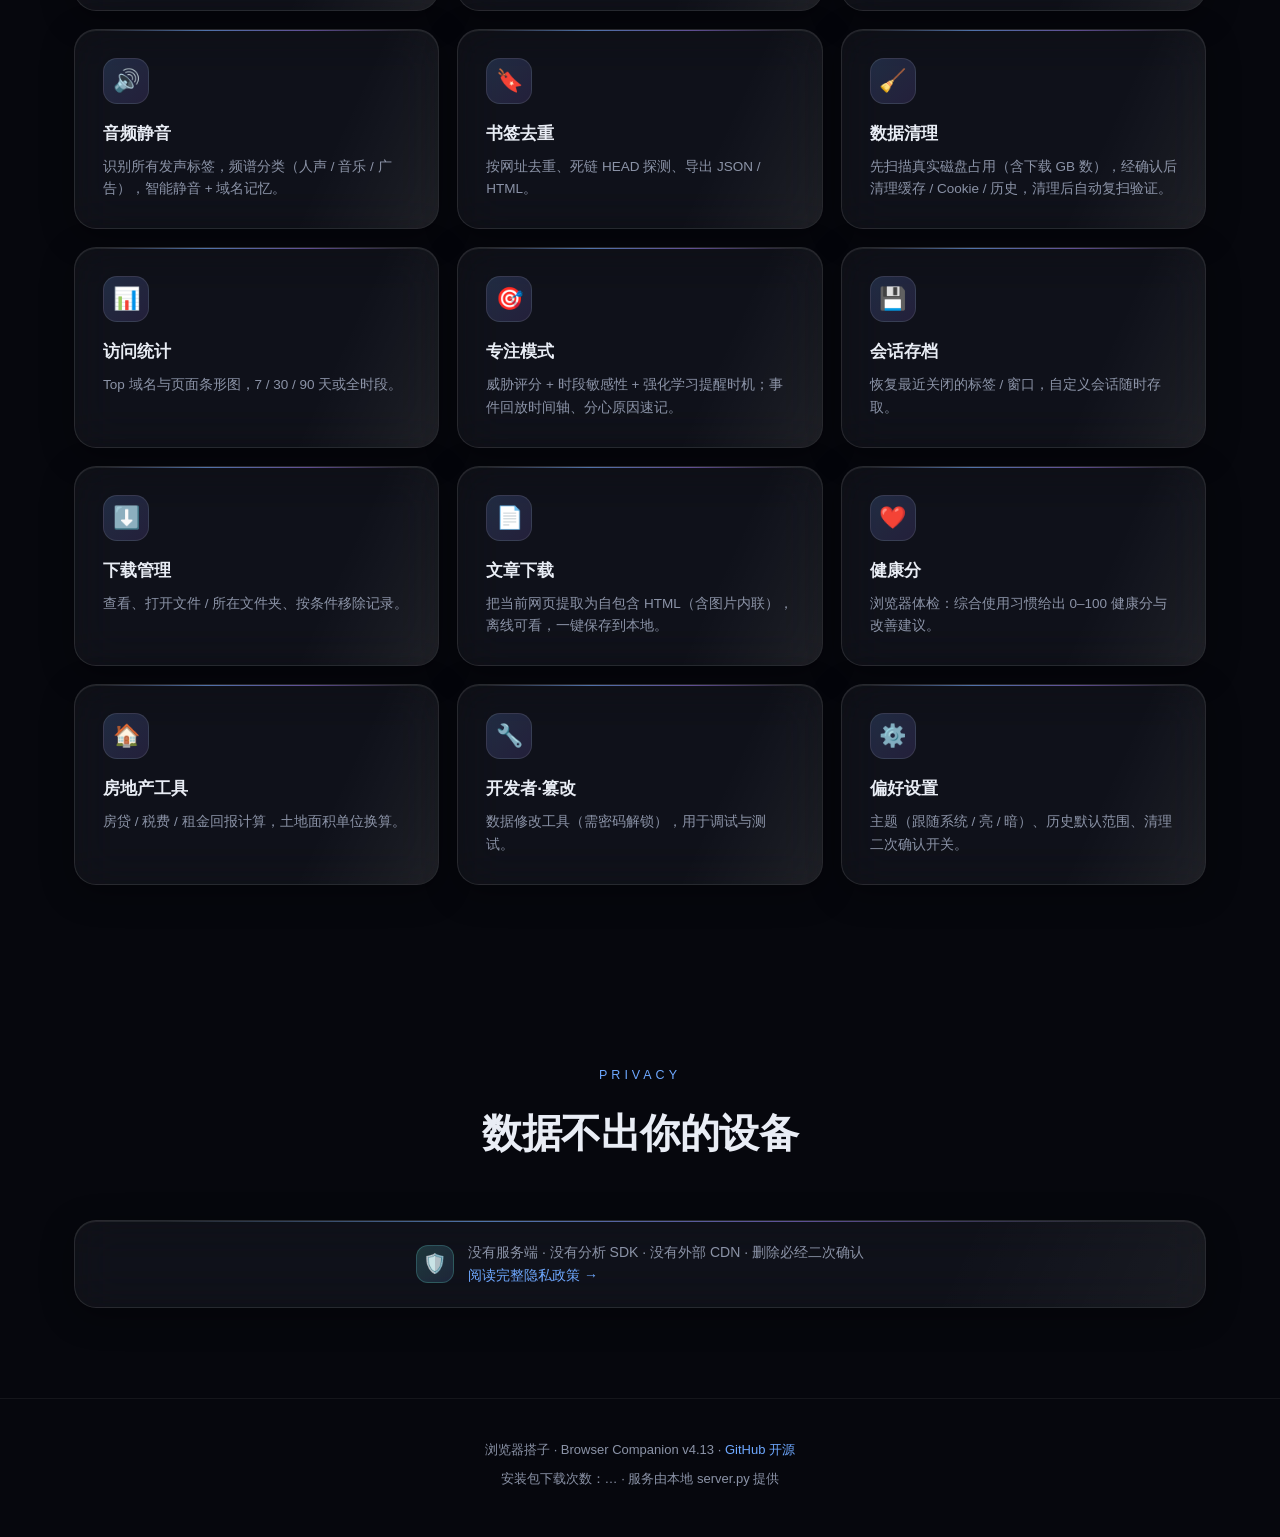
==== commit ec7a0615: "fix(adblock): 补齐 content_adblock.js 缺失的 sweep()/unhideAll() 外观层启动时调用 sweep() 与 unhideAll()，但这两个函数从未定" ====
--- a/website/site/index.html
+++ b/website/site/index.html
@@ -253,8 +253,8 @@
 
   <!-- Hero -->
   <header class="hero">
-    <div class="badge">✦ v4.10 · 开源 · 全平台 · 本地处理</div>
-    <h1>给浏览器的<br><span class="grad">十二位搭子</span></h1>
+    <div class="badge">✦ v4.13 · 开源 · 全平台 · 本地处理</div>
+    <h1>给浏览器的<br><span class="grad">十八位搭子</span></h1>
     <p class="sub">历史清理、标签管理、护眼引擎、性能透视、隐私加固——一个弹窗，全部搞定。</p>
 
     <div class="dl-row" id="download">
@@ -287,10 +287,11 @@
   <section id="features">
     <div class="sec-head reveal">
       <div class="kicker">Features</div>
-      <h2>十二个模块，各司其职</h2>
+      <h2>十八个模块，各司其职</h2>
       <p>每个模块都为「真实可运行」而设计——没有占位符，没有注水代码。</p>
     </div>
     <div class="grid">
+      <div class="glass feat reveal"><div class="icon">🚫</div><h3>广告拦截</h3><p>declarativeNetRequest 网络层拦截（浏览器原生匹配，零 JS 开销）：191 条广告 / 追踪规则，分站白名单与自定义规则，残留占位框自动隐藏。</p></div>
       <div class="glass feat reveal"><div class="icon">📜</div><h3>历史管理</h3><p>按时间范围全量查询（突破 API 千条限制）、实时过滤、多选 / 单条 / 按段删除、JSON / CSV 导出。</p></div>
       <div class="glass feat reveal"><div class="icon">🗂️</div><h3>标签管家</h3><p>批量关闭、去重、按域名关闭、复制网址、会话存档——乱糟糟的标签页一键归位。</p></div>
       <div class="glass feat reveal"><div class="icon">👁️</div><h3>护眼引擎</h3><p>自研「观息」疲劳引擎：鼠标 / 滚动 / 键盘节奏 → Welford 在线统计 + P² 分位估计 → 1–5 级疲劳，30 秒渐进调整排版。</p></div>
@@ -303,6 +304,11 @@
       <div class="glass feat reveal"><div class="icon">🎯</div><h3>专注模式</h3><p>威胁评分 + 时段敏感性 + 强化学习提醒时机；事件回放时间轴、分心原因速记。</p></div>
       <div class="glass feat reveal"><div class="icon">💾</div><h3>会话存档</h3><p>恢复最近关闭的标签 / 窗口，自定义会话随时存取。</p></div>
       <div class="glass feat reveal"><div class="icon">⬇️</div><h3>下载管理</h3><p>查看、打开文件 / 所在文件夹、按条件移除记录。</p></div>
+      <div class="glass feat reveal"><div class="icon">📄</div><h3>文章下载</h3><p>把当前网页提取为自包含 HTML（含图片内联），离线可看，一键保存到本地。</p></div>
+      <div class="glass feat reveal"><div class="icon">❤️</div><h3>健康分</h3><p>浏览器体检：综合使用习惯给出 0–100 健康分与改善建议。</p></div>
+      <div class="glass feat reveal"><div class="icon">🏠</div><h3>房地产工具</h3><p>房贷 / 税费 / 租金回报计算，土地面积单位换算。</p></div>
+      <div class="glass feat reveal"><div class="icon">🔧</div><h3>开发者·篡改</h3><p>数据修改工具（需密码解锁），用于调试与测试。</p></div>
+      <div class="glass feat reveal"><div class="icon">⚙️</div><h3>偏好设置</h3><p>主题（跟随系统 / 亮 / 暗）、历史默认范围、清理二次确认开关。</p></div>
     </div>
   </section>
 
@@ -324,7 +330,7 @@
 </main>
 
 <footer>
-  <div class="row">浏览器搭子 · Browser Companion v<span id="ver">4.10</span> · <a href="https://github.com/yoyo636/chromium-history-cleaner">GitHub 开源</a></div>
+  <div class="row">浏览器搭子 · Browser Companion v<span id="ver">4.13</span> · <a href="https://github.com/yoyo636/chromium-history-cleaner">GitHub 开源</a></div>
   <div class="row">安装包下载次数：<span id="dl-count">…</span> · 服务由本地 server.py 提供</div>
 </footer>
 
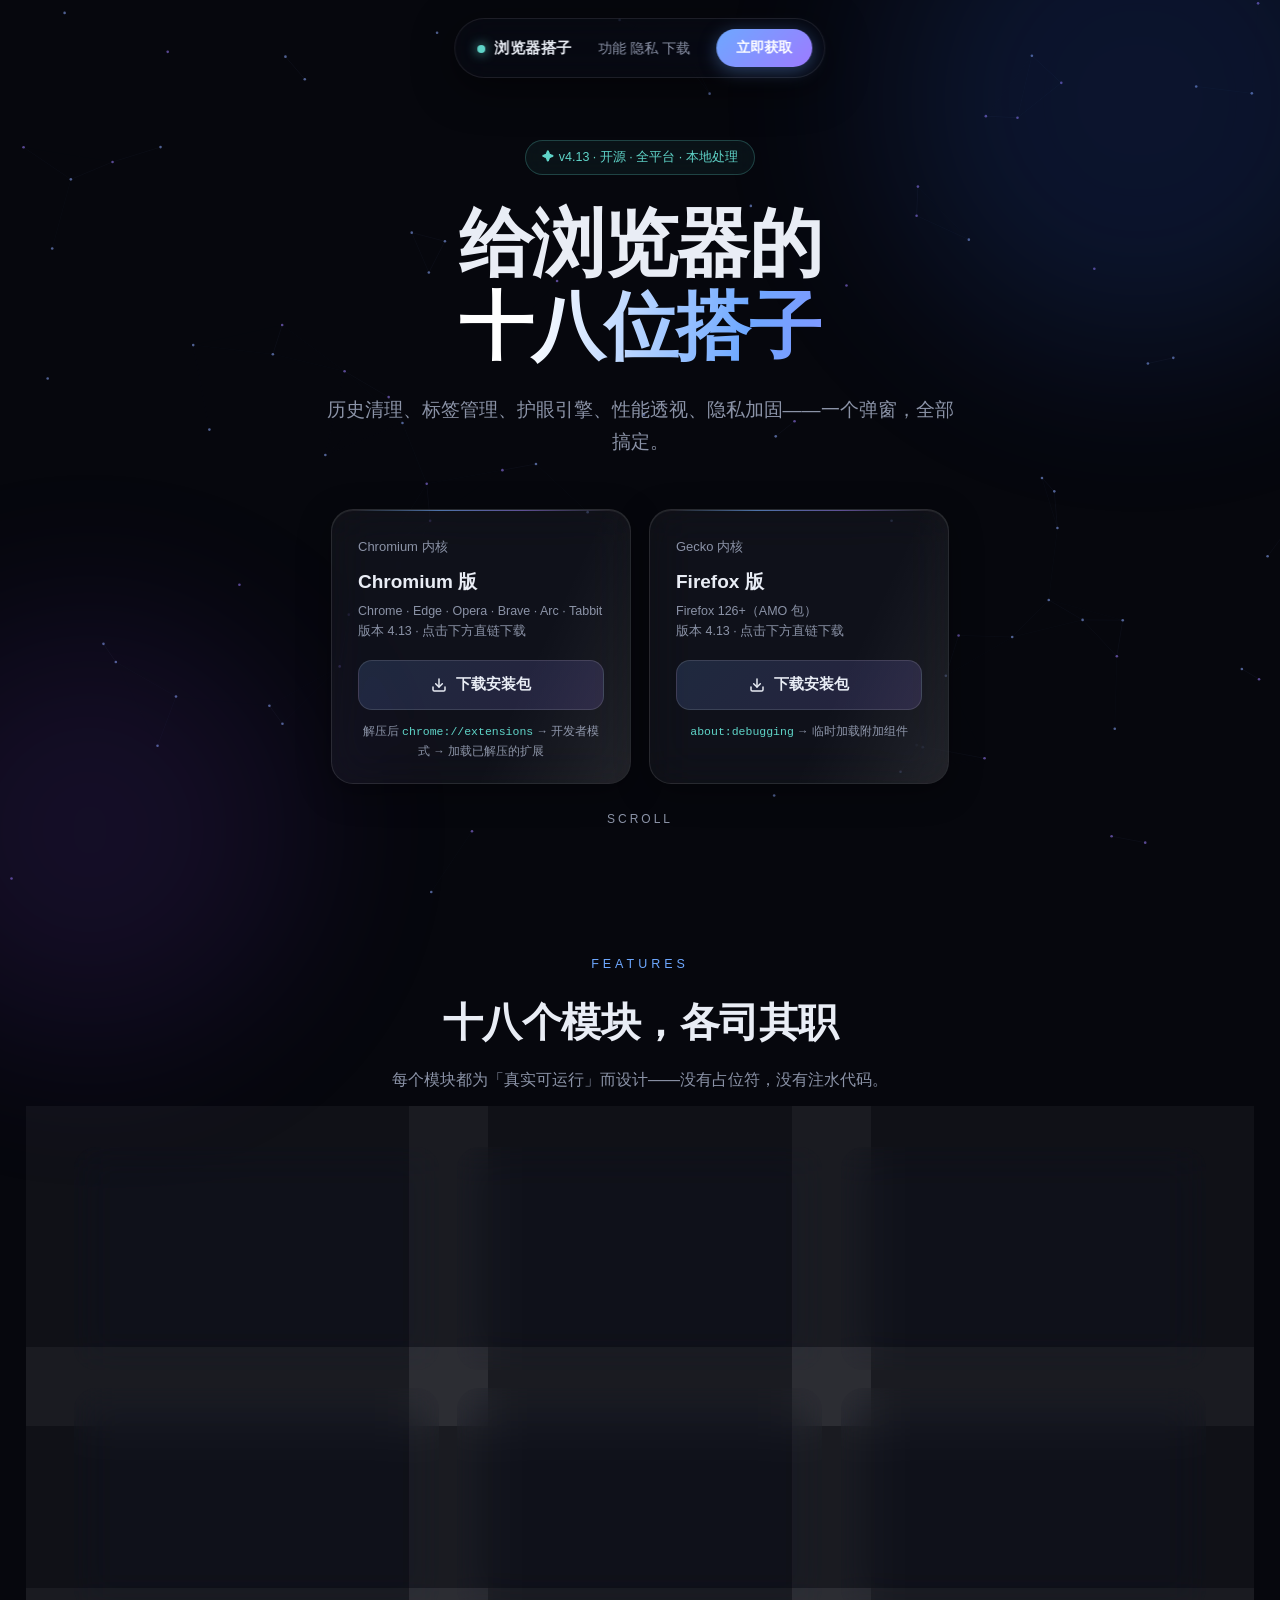
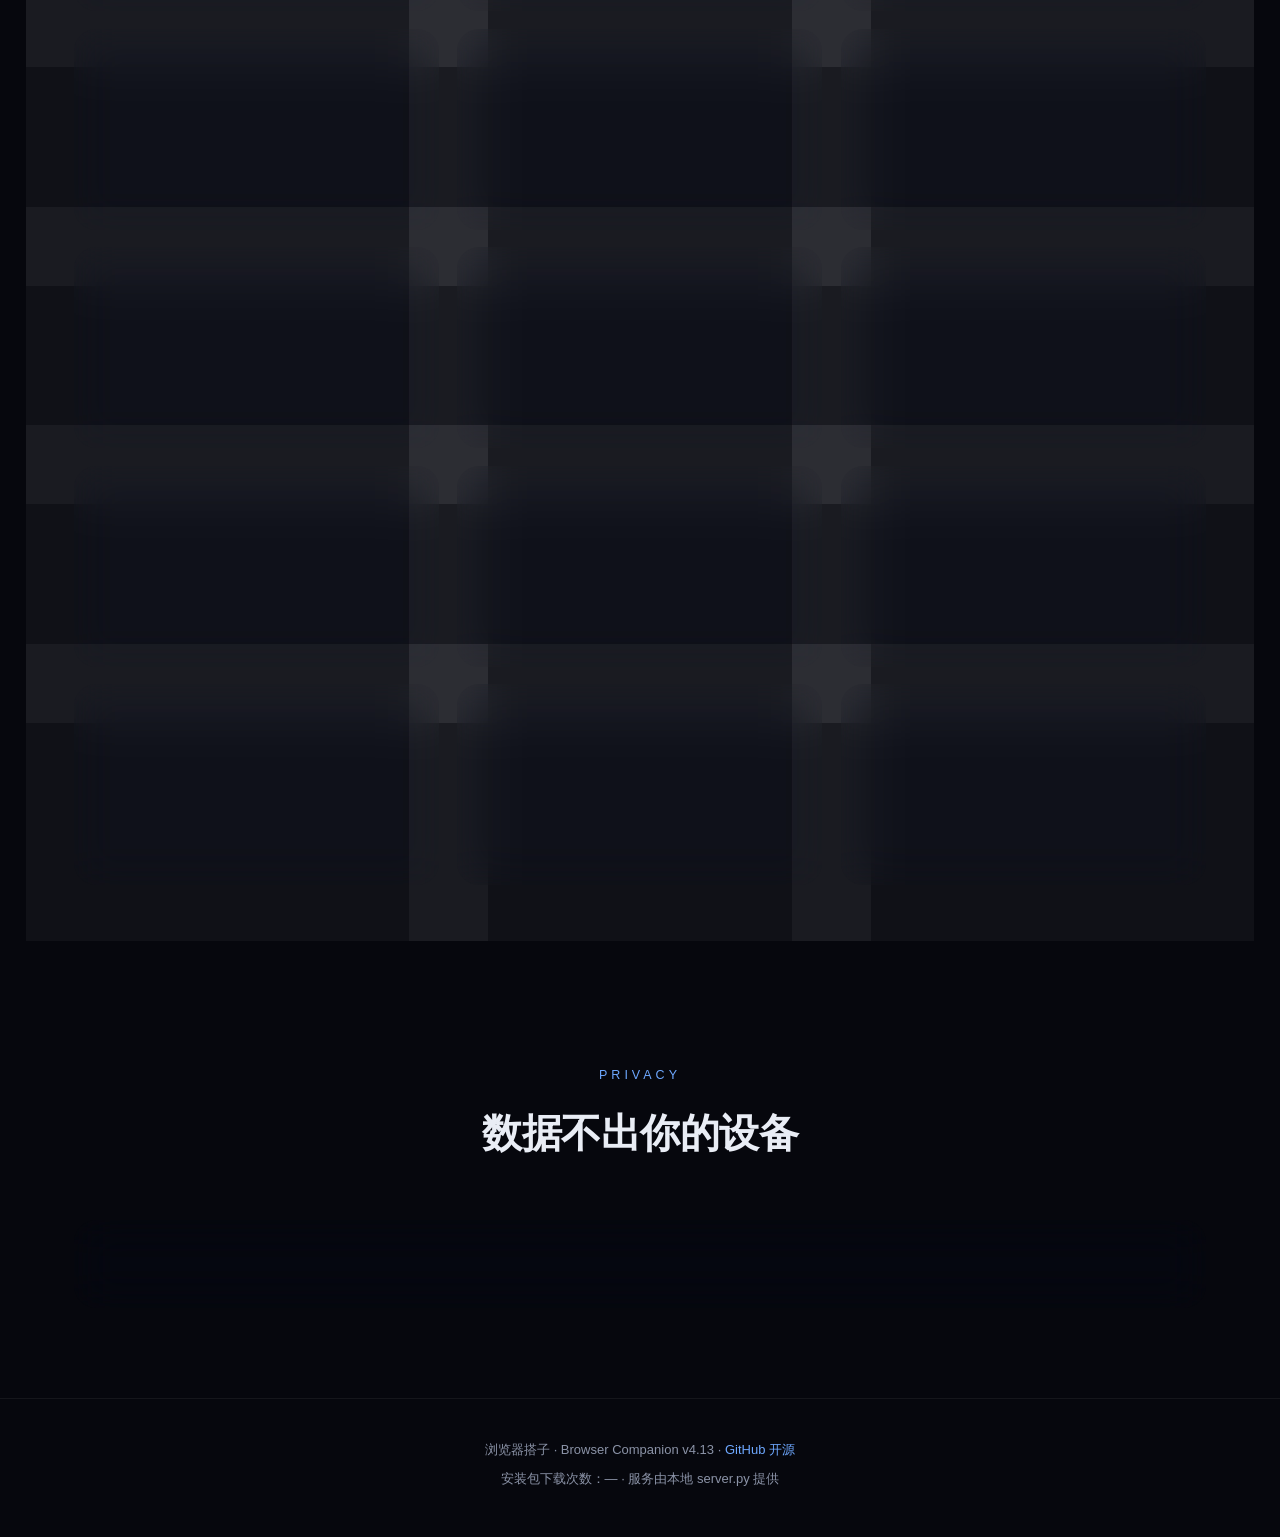
==== commit 66793fd8: "feat(website): 静态托管兼容 — 下载直链 + 无后端自动降级 Spookhost 等平台只跑 PHP/静态文件，无 Python 运行环境，原 /api/download 不可用。 改" ====
--- a/website/site/index.html
+++ b/website/site/index.html
@@ -262,7 +262,7 @@
         <div class="os">Chromium 内核</div>
         <div class="name">Chromium 版</div>
         <div class="meta" id="meta-chromium">Chrome · Edge · Opera · Brave · Arc<br>加载中…</div>
-        <a class="dl-btn" id="dl-chromium" href="/api/download?target=chromium">
+        <a class="dl-btn" id="dl-chromium" href="/downloads/browser-companion-chromium.zip">
           <svg viewBox="0 0 24 24" fill="none" stroke="currentColor" stroke-width="2.2" stroke-linecap="round" stroke-linejoin="round"><path d="M21 15v4a2 2 0 0 1-2 2H5a2 2 0 0 1-2-2v-4"/><polyline points="7 10 12 15 17 10"/><line x1="12" y1="15" x2="12" y2="3"/></svg>
           下载安装包
         </a>
@@ -272,7 +272,7 @@
         <div class="os">Gecko 内核</div>
         <div class="name">Firefox 版</div>
         <div class="meta" id="meta-firefox">Firefox 126+<br>加载中…</div>
-        <a class="dl-btn" id="dl-firefox" href="/api/download?target=firefox">
+        <a class="dl-btn" id="dl-firefox" href="/downloads/browser-companion-firefox.zip">
           <svg viewBox="0 0 24 24" fill="none" stroke="currentColor" stroke-width="2.2" stroke-linecap="round" stroke-linejoin="round"><path d="M21 15v4a2 2 0 0 1-2 2H5a2 2 0 0 1-2-2v-4"/><polyline points="7 10 12 15 17 10"/><line x1="12" y1="15" x2="12" y2="3"/></svg>
           下载安装包
         </a>
@@ -459,6 +459,21 @@
     var d = new Date(ts * 1000);
     return d.getFullYear() + "-" + ("0" + (d.getMonth() + 1)).slice(-2) + "-" + ("0" + d.getDate()).slice(-2);
   }
+  // 静态托管降级：API 不可用时把下载按钮指向直链文件
+  function fallbackToStatic() {
+    ["chromium", "firefox"].forEach(function (t) {
+      var a = document.getElementById("dl-" + t);
+      if (a) a.href = "/downloads/browser-companion-" + t + ".zip";
+    });
+    ["chromium", "firefox"].forEach(function (k) {
+      var el = document.getElementById("meta-" + k);
+      if (el) el.innerHTML =
+        (k === "chromium" ? "Chrome · Edge · Opera · Brave · Arc · Tabbit" : "Firefox 126+（AMO 包）")
+        + "<br>版本 " + (document.getElementById("ver").textContent || "4.13") + " · 点击下方直链下载";
+    });
+    var c = document.getElementById("dl-count");
+    if (c) c.textContent = "—";
+  }
   fetch("/api/version").then(function (r) { return r.json(); }).then(function (v) {
     document.getElementById("ver").textContent = v.version;
     ["chromium", "firefox"].forEach(function (k) {
@@ -468,10 +483,13 @@
       if (el) el.innerHTML =
         p.browsers.replace(/</g, "&lt;") + "<br>约 " + fmtSize(p.size_kb) + " · 更新 " + fmtDate(p.mtime);
     });
-  }).catch(function () {});
+  }).catch(fallbackToStatic);
   fetch("/api/stats").then(function (r) { return r.json(); }).then(function (s) {
     document.getElementById("dl-count").textContent = s.total || 0;
-  }).catch(function () {});
+  }).catch(function () {
+    var c = document.getElementById("dl-count");
+    if (c) c.textContent = "—";
+  });
 })();
 
 /* ================= 滚动入场 ================= */
